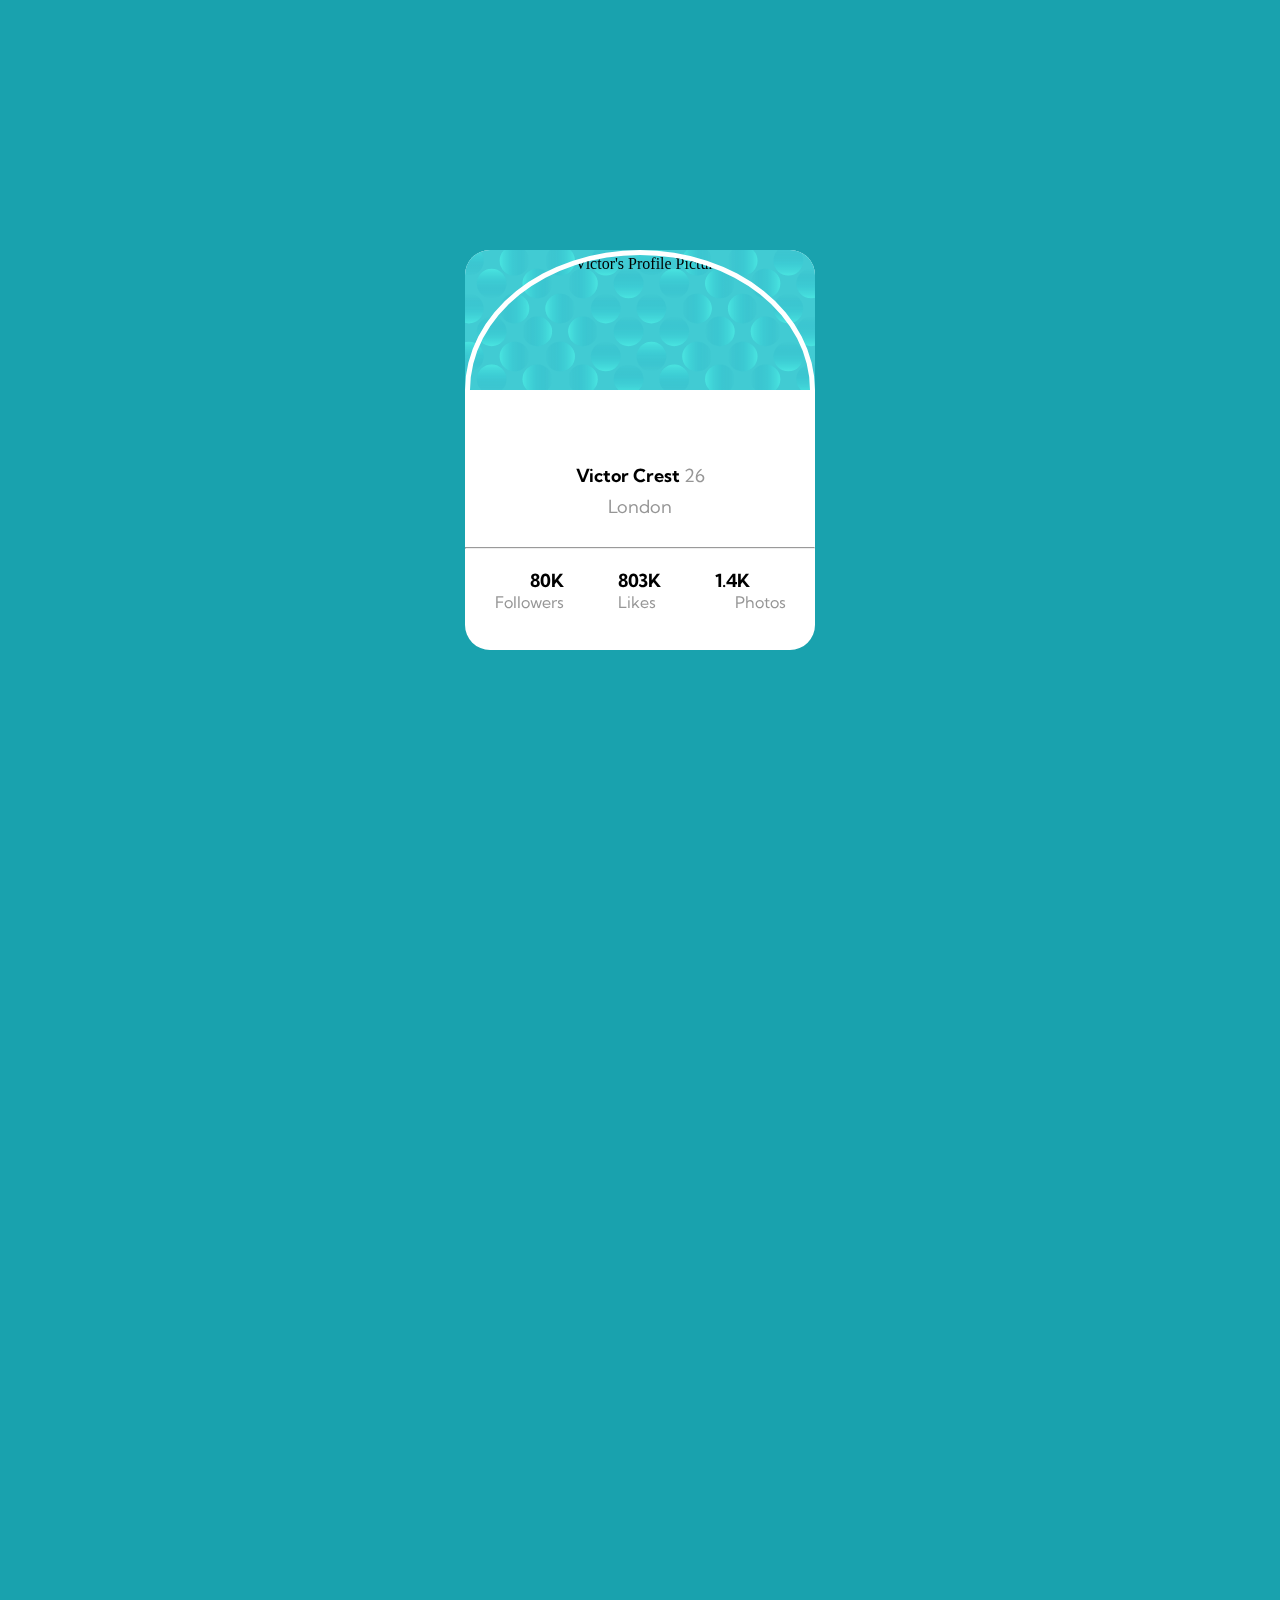
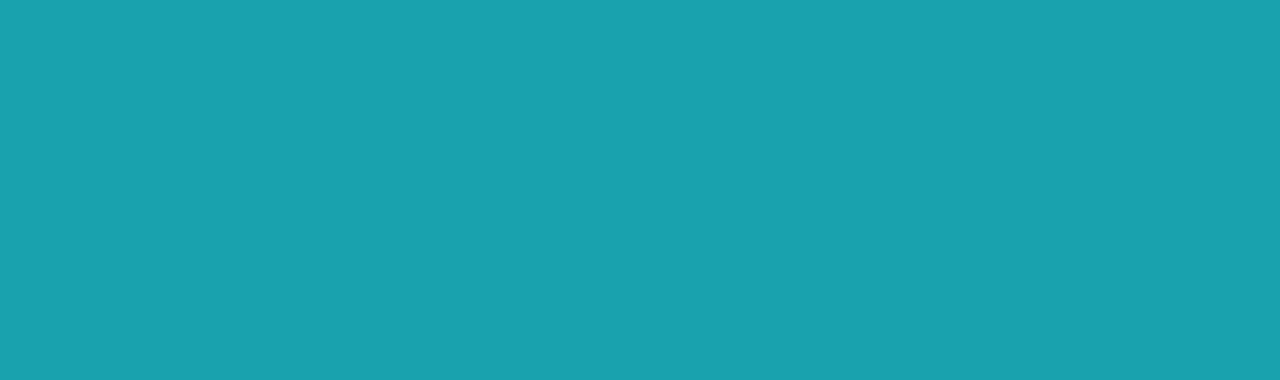
==== index.html @ bd754850 "Update index.html" ====
<!DOCTYPE html>
<html lang="en" dir="ltr">
  <head>
    <meta charset="utf-8">
    <title>Profile Card using HTML and CSS</title>
    <link rel="stylesheet" href="styles/styles.css">
    <link rel="preconnect" href="https://fonts.gstatic.com">
<link href="https://fonts.googleapis.com/css2?family=Kumbh+Sans:wght@400;700&display=swap" rel="stylesheet">
  </head>
  <body>
    <div class="card">
      <svg class="cardtop" width="350" height="140" xmlns="http://www.w3.org/2000/svg" xmlns:xlink="http://www.w3.org/1999/xlink"><defs><linearGradient x1="50%" y1=".779%" x2="50%" y2="100%" id="c"><stop stop-color="#0989B4" stop-opacity="0" offset="0%"/><stop stop-color="#53FFEE" offset="99.94%"/></linearGradient><linearGradient x1="50%" y1=".779%" x2="50%" y2="100%" id="d"><stop stop-color="#0989B4" stop-opacity="0" offset="0%"/><stop stop-color="#53FFEE" offset="99.94%"/></linearGradient><path id="a" d="M0 0h350v140H0z"/></defs><g fill="none" fill-rule="evenodd"><mask id="b" fill="#fff"><use xlink:href="#a"/></mask><use fill="#41CBD3" xlink:href="#a"/><g mask="url(#b)" opacity=".5"><g transform="translate(-11 -4)"><ellipse fill="url(#c)" transform="rotate(90 60.479 14.8)" cx="60.479" cy="14.8" rx="14.8" ry="14.834"/><ellipse fill="url(#d)" transform="rotate(180 14.834 14.8)" cx="14.834" cy="14.8" rx="14.834" ry="14.8"/><ellipse fill="url(#d)" cx="151.767" cy="14.8" rx="14.834" ry="14.8"/><ellipse fill="url(#c)" transform="rotate(-90 106.123 14.8)" cx="106.123" cy="14.8" rx="14.8" ry="14.834"/><ellipse fill="url(#c)" transform="rotate(90 243.055 14.8)" cx="243.055" cy="14.8" rx="14.8" ry="14.834"/><ellipse fill="url(#d)" transform="rotate(180 197.411 14.8)" cx="197.411" cy="14.8" rx="14.834" ry="14.8"/><ellipse fill="url(#d)" cx="334.344" cy="14.8" rx="14.834" ry="14.8"/><ellipse fill="url(#c)" transform="rotate(-90 288.7 14.8)" cx="288.699" cy="14.8" rx="14.8" ry="14.834"/></g><g transform="translate(-11 91.63)"><ellipse fill="url(#c)" transform="rotate(90 60.479 14.8)" cx="60.479" cy="14.8" rx="14.8" ry="14.834"/><ellipse fill="url(#d)" transform="rotate(180 14.834 14.8)" cx="14.834" cy="14.8" rx="14.834" ry="14.8"/><ellipse fill="url(#d)" cx="151.767" cy="14.8" rx="14.834" ry="14.8"/><ellipse fill="url(#c)" transform="rotate(-90 106.123 14.8)" cx="106.123" cy="14.8" rx="14.8" ry="14.834"/><ellipse fill="url(#c)" transform="rotate(90 243.055 14.8)" cx="243.055" cy="14.8" rx="14.8" ry="14.834"/><ellipse fill="url(#d)" transform="rotate(180 197.411 14.8)" cx="197.411" cy="14.8" rx="14.834" ry="14.8"/><ellipse fill="url(#d)" cx="334.344" cy="14.8" rx="14.834" ry="14.8"/><ellipse fill="url(#c)" transform="rotate(-90 288.7 14.8)" cx="288.699" cy="14.8" rx="14.8" ry="14.834"/></g><g transform="translate(-11 43.815)"><ellipse fill="url(#c)" transform="rotate(-90 60.479 14.8)" cx="60.479" cy="14.8" rx="14.8" ry="14.834"/><ellipse fill="url(#d)" cx="14.834" cy="14.8" rx="14.834" ry="14.8"/><ellipse fill="url(#d)" cx="151.767" cy="14.8" rx="14.834" ry="14.8"/><ellipse fill="url(#c)" transform="rotate(90 106.123 14.8)" cx="106.123" cy="14.8" rx="14.8" ry="14.834"/><ellipse fill="url(#c)" transform="rotate(-90 243.055 14.8)" cx="243.055" cy="14.8" rx="14.8" ry="14.834"/><ellipse fill="url(#d)" cx="197.411" cy="14.8" rx="14.834" ry="14.8"/><ellipse fill="url(#d)" cx="334.344" cy="14.8" rx="14.834" ry="14.8"/><ellipse fill="url(#c)" transform="rotate(90 288.7 14.8)" cx="288.699" cy="14.8" rx="14.8" ry="14.834"/></g><g transform="translate(11.822 18.77)"><ellipse fill="url(#c)" transform="rotate(90 60.479 14.8)" cx="60.479" cy="14.8" rx="14.8" ry="14.834"/><ellipse fill="url(#d)" transform="rotate(180 14.834 14.8)" cx="14.834" cy="14.8" rx="14.834" ry="14.8"/><ellipse fill="url(#d)" cx="151.767" cy="14.8" rx="14.834" ry="14.8"/><ellipse fill="url(#c)" transform="rotate(-90 106.123 14.8)" cx="106.123" cy="14.8" rx="14.8" ry="14.834"/><ellipse fill="url(#c)" transform="rotate(90 243.055 14.8)" cx="243.055" cy="14.8" rx="14.8" ry="14.834"/><ellipse fill="url(#d)" transform="rotate(180 197.411 14.8)" cx="197.411" cy="14.8" rx="14.834" ry="14.8"/><ellipse fill="url(#d)" cx="334.344" cy="14.8" rx="14.834" ry="14.8"/><ellipse fill="url(#c)" transform="rotate(-90 288.7 14.8)" cx="288.699" cy="14.8" rx="14.8" ry="14.834"/></g><g transform="translate(11.822 114.4)"><ellipse fill="url(#c)" transform="rotate(90 60.479 14.8)" cx="60.479" cy="14.8" rx="14.8" ry="14.834"/><ellipse fill="url(#d)" transform="rotate(180 14.834 14.8)" cx="14.834" cy="14.8" rx="14.834" ry="14.8"/><ellipse fill="url(#d)" cx="151.767" cy="14.8" rx="14.834" ry="14.8"/><ellipse fill="url(#c)" transform="rotate(-90 106.123 14.8)" cx="106.123" cy="14.8" rx="14.8" ry="14.834"/><ellipse fill="url(#c)" transform="rotate(90 243.055 14.8)" cx="243.055" cy="14.8" rx="14.8" ry="14.834"/><ellipse fill="url(#d)" transform="rotate(180 197.411 14.8)" cx="197.411" cy="14.8" rx="14.834" ry="14.8"/><ellipse fill="url(#d)" cx="334.344" cy="14.8" rx="14.834" ry="14.8"/><ellipse fill="url(#c)" transform="rotate(-90 288.7 14.8)" cx="288.699" cy="14.8" rx="14.8" ry="14.834"/></g><g transform="translate(11.822 66.585)"><ellipse fill="url(#c)" transform="rotate(-90 60.479 14.8)" cx="60.479" cy="14.8" rx="14.8" ry="14.834"/><ellipse fill="url(#d)" cx="14.834" cy="14.8" rx="14.834" ry="14.8"/><ellipse fill="url(#d)" cx="151.767" cy="14.8" rx="14.834" ry="14.8"/><ellipse fill="url(#c)" transform="rotate(90 106.123 14.8)" cx="106.123" cy="14.8" rx="14.8" ry="14.834"/><ellipse fill="url(#c)" transform="rotate(-90 243.055 14.8)" cx="243.055" cy="14.8" rx="14.8" ry="14.834"/><ellipse fill="url(#d)" cx="197.411" cy="14.8" rx="14.834" ry="14.8"/><ellipse fill="url(#d)" cx="334.344" cy="14.8" rx="14.834" ry="14.8"/><ellipse fill="url(#c)" transform="rotate(90 288.7 14.8)" cx="288.699" cy="14.8" rx="14.8" ry="14.834"/></g></g></g></svg>

      <img class="pro-pic" src="C:\Users\HP\Desktop\FRM\Profile Card\profile-card-component-main\images\image-victor.jpg" alt="Victor's Profile Picture">
      <div class="text-block">
        <h2>Victor Crest</h2>
        <p class="age">26</p>
        <p class="place">London</p>
        <hr>
        <div class="text">
          <h3 class="numbers">80K</h3>
          <h3 class="numbers">803K</h3>
          <h3 class="numbers">1.4K</h3>
          <br>
          <p class="ftext1">Followers</p>
          <p class="ftext2">Likes</p>
          <p class="ftext3">Photos</p>
        </div>

      </div>

    </div>
    <svg class="circlet" width="978" height="978" xmlns="http://www.w3.org/2000/svg"><defs><linearGradient x1="50%" y1=".779%" x2="50%" y2="100%" id="a"><stop stop-color="#0989B4" stop-opacity="0" offset="0%"/><stop stop-color="#53FFEE" offset="99.94%"/></linearGradient></defs><ellipse fill="url(#a)" transform="rotate(-135 489 489)" cx="489" cy="489" rx="489" ry="488" fill-rule="evenodd" opacity=".5"/></svg>
    <svg class="circleb" width="978" height="978" xmlns="http://www.w3.org/2000/svg"><defs><linearGradient x1="50%" y1=".779%" x2="50%" y2="100%" id="a"><stop stop-color="#0989B4" stop-opacity="0" offset="0%"/><stop stop-color="#53FFEE" offset="99.94%"/></linearGradient></defs><ellipse fill="url(#a)" transform="scale(1 -1) rotate(45 1669.55 0)" cx="489" cy="489" rx="489" ry="488" fill-rule="evenodd" opacity=".25"/></svg>
  </body>
</html>
---- styles/styles.css ----
.card{
  width: 350px;
  height: 400px;
  background-color: White;
	margin: auto;
  position: absolute;
  left: 0;
  right: 0;
  top: 0;
  bottom: 0;
  border-radius: 25px;
}

h3{
  display: inline;
  font-family: 'Kumbh Sans', sans-serif;
  font-weight: 700;
  font-size: 18px;
}
h2{
  display: inline;
  font-family: 'Kumbh Sans', sans-serif;
  font-size: 18px;
  font-weight: 700;
}

.ftext1{
  display: inline;
  padding: 25px;
  color: #969696;
  font-family: 'Kumbh Sans', sans-serif;
}

.ftext2{
  display: inline;
  padding: 25px;
  padding-right: 50px;
  color: #969696;
  font-family: 'Kumbh Sans', sans-serif;
}

.ftext3{
  display: inline;
  padding: 25px;
  color: #969696;
  font-family: 'Kumbh Sans', sans-serif;
}

.age{
  display: inline;
  color: #969696;
  font-family: 'Kumbh Sans', sans-serif;
  font-size: 18px;
}

body{
  background-color: #19a2ae;
}

.pro-pic{
  border-radius: 50%;
  margin: auto;
  position: absolute;
  left: 0;
  right: 0;
  top: 0;
  bottom: 30%;
}

.cardtop{
  border-radius: 25px 25px 0 0;
}

div{
  text-align:center;
}

.text-block{
  position: relative;
  margin-top: 20%;
}

.numbers{
  padding: 25px 25px;
  font-family: 'Kumbh Sans', sans-serif;
  font-size: 18px;
}

.place{
padding-bottom: 20px;
line-height: 0.2;
color: #969696;
font-family: 'Kumbh Sans', sans-serif;
font-size: 18px;
}

.text{
  margin-top:20px;
}

img{
  border: 5px solid #ffffff;
}

circlet{
  position: absolute;
transform: translate(100px,100px);
}
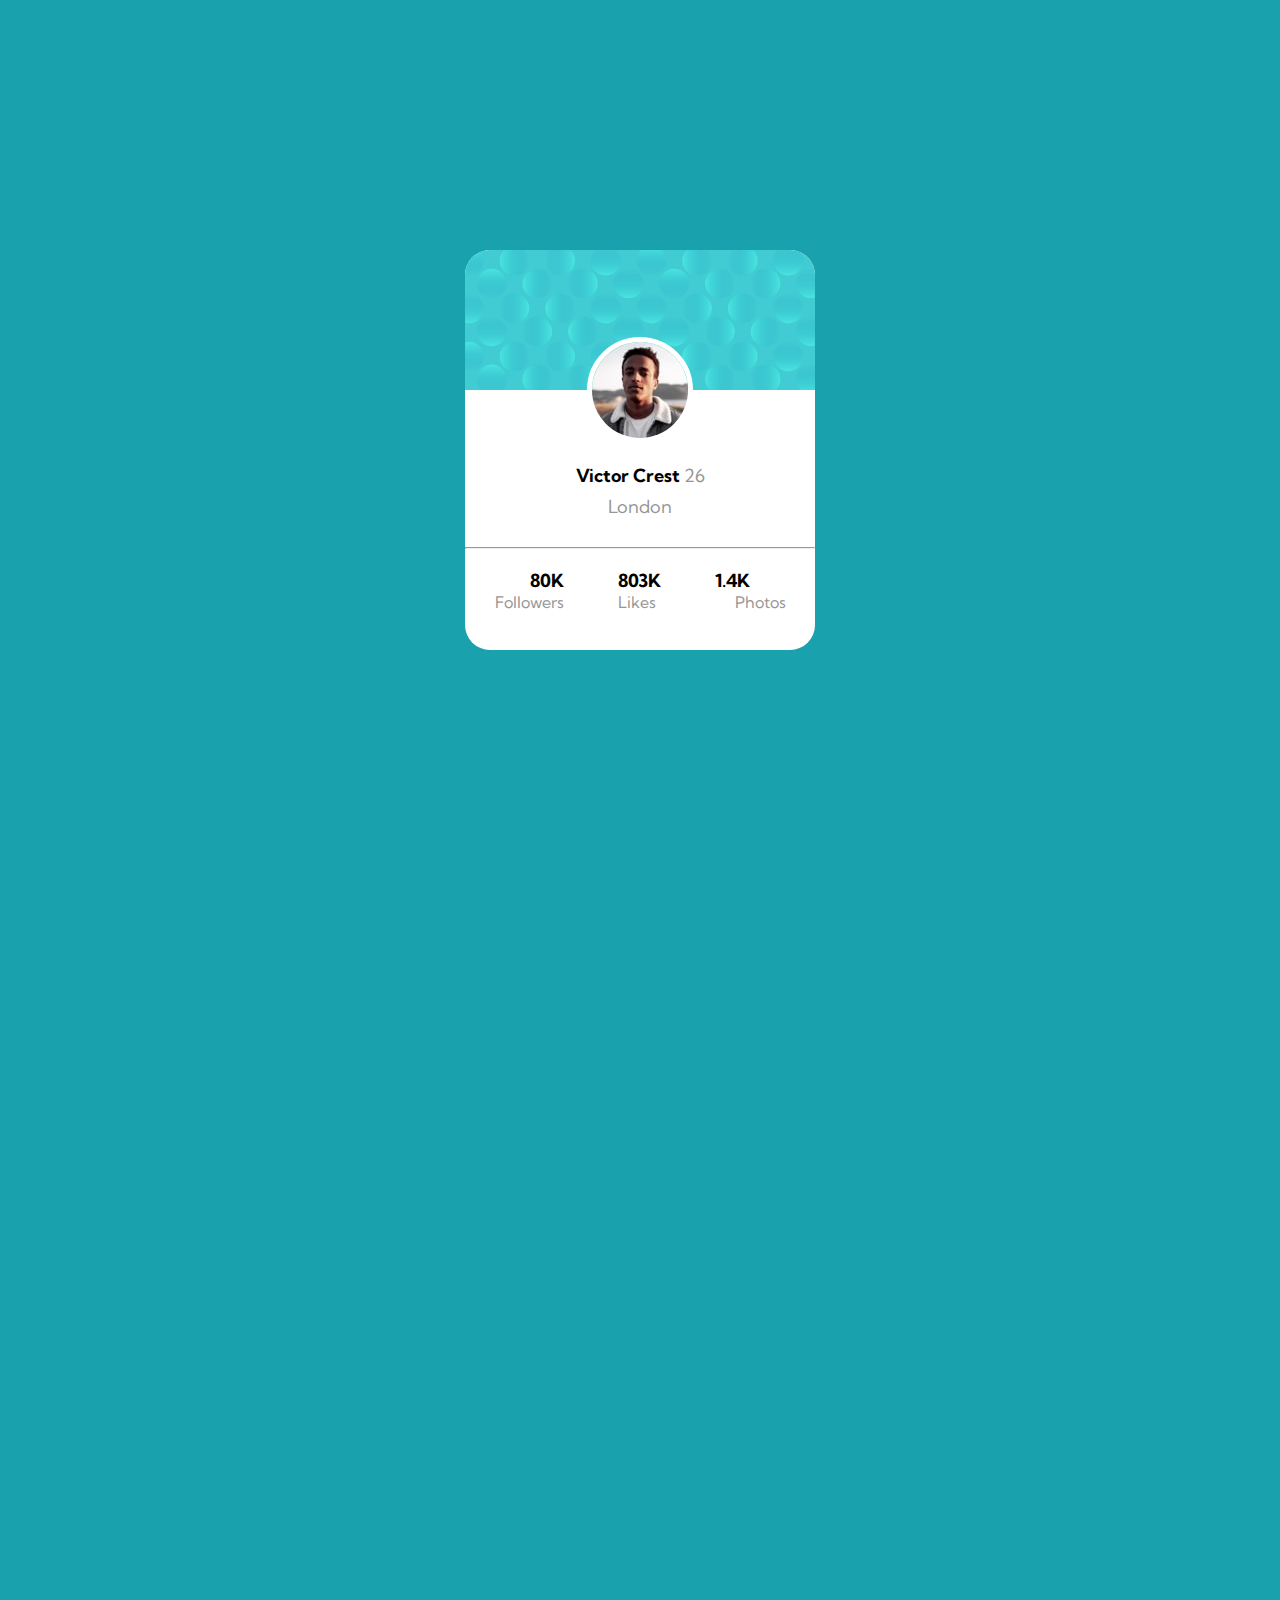
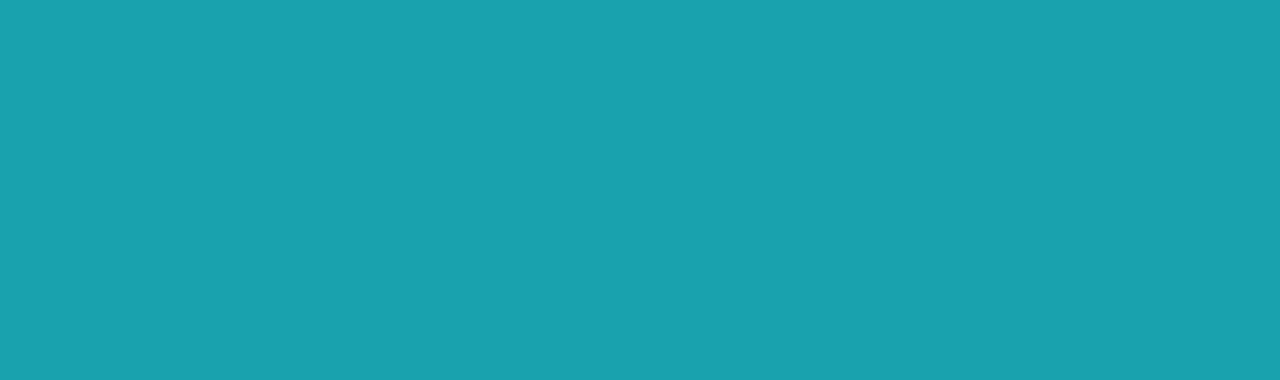
==== commit 26efc821: "Update index.html" ====
--- a/index.html
+++ b/index.html
@@ -11,7 +11,7 @@
     <div class="card">
       <svg class="cardtop" width="350" height="140" xmlns="http://www.w3.org/2000/svg" xmlns:xlink="http://www.w3.org/1999/xlink"><defs><linearGradient x1="50%" y1=".779%" x2="50%" y2="100%" id="c"><stop stop-color="#0989B4" stop-opacity="0" offset="0%"/><stop stop-color="#53FFEE" offset="99.94%"/></linearGradient><linearGradient x1="50%" y1=".779%" x2="50%" y2="100%" id="d"><stop stop-color="#0989B4" stop-opacity="0" offset="0%"/><stop stop-color="#53FFEE" offset="99.94%"/></linearGradient><path id="a" d="M0 0h350v140H0z"/></defs><g fill="none" fill-rule="evenodd"><mask id="b" fill="#fff"><use xlink:href="#a"/></mask><use fill="#41CBD3" xlink:href="#a"/><g mask="url(#b)" opacity=".5"><g transform="translate(-11 -4)"><ellipse fill="url(#c)" transform="rotate(90 60.479 14.8)" cx="60.479" cy="14.8" rx="14.8" ry="14.834"/><ellipse fill="url(#d)" transform="rotate(180 14.834 14.8)" cx="14.834" cy="14.8" rx="14.834" ry="14.8"/><ellipse fill="url(#d)" cx="151.767" cy="14.8" rx="14.834" ry="14.8"/><ellipse fill="url(#c)" transform="rotate(-90 106.123 14.8)" cx="106.123" cy="14.8" rx="14.8" ry="14.834"/><ellipse fill="url(#c)" transform="rotate(90 243.055 14.8)" cx="243.055" cy="14.8" rx="14.8" ry="14.834"/><ellipse fill="url(#d)" transform="rotate(180 197.411 14.8)" cx="197.411" cy="14.8" rx="14.834" ry="14.8"/><ellipse fill="url(#d)" cx="334.344" cy="14.8" rx="14.834" ry="14.8"/><ellipse fill="url(#c)" transform="rotate(-90 288.7 14.8)" cx="288.699" cy="14.8" rx="14.8" ry="14.834"/></g><g transform="translate(-11 91.63)"><ellipse fill="url(#c)" transform="rotate(90 60.479 14.8)" cx="60.479" cy="14.8" rx="14.8" ry="14.834"/><ellipse fill="url(#d)" transform="rotate(180 14.834 14.8)" cx="14.834" cy="14.8" rx="14.834" ry="14.8"/><ellipse fill="url(#d)" cx="151.767" cy="14.8" rx="14.834" ry="14.8"/><ellipse fill="url(#c)" transform="rotate(-90 106.123 14.8)" cx="106.123" cy="14.8" rx="14.8" ry="14.834"/><ellipse fill="url(#c)" transform="rotate(90 243.055 14.8)" cx="243.055" cy="14.8" rx="14.8" ry="14.834"/><ellipse fill="url(#d)" transform="rotate(180 197.411 14.8)" cx="197.411" cy="14.8" rx="14.834" ry="14.8"/><ellipse fill="url(#d)" cx="334.344" cy="14.8" rx="14.834" ry="14.8"/><ellipse fill="url(#c)" transform="rotate(-90 288.7 14.8)" cx="288.699" cy="14.8" rx="14.8" ry="14.834"/></g><g transform="translate(-11 43.815)"><ellipse fill="url(#c)" transform="rotate(-90 60.479 14.8)" cx="60.479" cy="14.8" rx="14.8" ry="14.834"/><ellipse fill="url(#d)" cx="14.834" cy="14.8" rx="14.834" ry="14.8"/><ellipse fill="url(#d)" cx="151.767" cy="14.8" rx="14.834" ry="14.8"/><ellipse fill="url(#c)" transform="rotate(90 106.123 14.8)" cx="106.123" cy="14.8" rx="14.8" ry="14.834"/><ellipse fill="url(#c)" transform="rotate(-90 243.055 14.8)" cx="243.055" cy="14.8" rx="14.8" ry="14.834"/><ellipse fill="url(#d)" cx="197.411" cy="14.8" rx="14.834" ry="14.8"/><ellipse fill="url(#d)" cx="334.344" cy="14.8" rx="14.834" ry="14.8"/><ellipse fill="url(#c)" transform="rotate(90 288.7 14.8)" cx="288.699" cy="14.8" rx="14.8" ry="14.834"/></g><g transform="translate(11.822 18.77)"><ellipse fill="url(#c)" transform="rotate(90 60.479 14.8)" cx="60.479" cy="14.8" rx="14.8" ry="14.834"/><ellipse fill="url(#d)" transform="rotate(180 14.834 14.8)" cx="14.834" cy="14.8" rx="14.834" ry="14.8"/><ellipse fill="url(#d)" cx="151.767" cy="14.8" rx="14.834" ry="14.8"/><ellipse fill="url(#c)" transform="rotate(-90 106.123 14.8)" cx="106.123" cy="14.8" rx="14.8" ry="14.834"/><ellipse fill="url(#c)" transform="rotate(90 243.055 14.8)" cx="243.055" cy="14.8" rx="14.8" ry="14.834"/><ellipse fill="url(#d)" transform="rotate(180 197.411 14.8)" cx="197.411" cy="14.8" rx="14.834" ry="14.8"/><ellipse fill="url(#d)" cx="334.344" cy="14.8" rx="14.834" ry="14.8"/><ellipse fill="url(#c)" transform="rotate(-90 288.7 14.8)" cx="288.699" cy="14.8" rx="14.8" ry="14.834"/></g><g transform="translate(11.822 114.4)"><ellipse fill="url(#c)" transform="rotate(90 60.479 14.8)" cx="60.479" cy="14.8" rx="14.8" ry="14.834"/><ellipse fill="url(#d)" transform="rotate(180 14.834 14.8)" cx="14.834" cy="14.8" rx="14.834" ry="14.8"/><ellipse fill="url(#d)" cx="151.767" cy="14.8" rx="14.834" ry="14.8"/><ellipse fill="url(#c)" transform="rotate(-90 106.123 14.8)" cx="106.123" cy="14.8" rx="14.8" ry="14.834"/><ellipse fill="url(#c)" transform="rotate(90 243.055 14.8)" cx="243.055" cy="14.8" rx="14.8" ry="14.834"/><ellipse fill="url(#d)" transform="rotate(180 197.411 14.8)" cx="197.411" cy="14.8" rx="14.834" ry="14.8"/><ellipse fill="url(#d)" cx="334.344" cy="14.8" rx="14.834" ry="14.8"/><ellipse fill="url(#c)" transform="rotate(-90 288.7 14.8)" cx="288.699" cy="14.8" rx="14.8" ry="14.834"/></g><g transform="translate(11.822 66.585)"><ellipse fill="url(#c)" transform="rotate(-90 60.479 14.8)" cx="60.479" cy="14.8" rx="14.8" ry="14.834"/><ellipse fill="url(#d)" cx="14.834" cy="14.8" rx="14.834" ry="14.8"/><ellipse fill="url(#d)" cx="151.767" cy="14.8" rx="14.834" ry="14.8"/><ellipse fill="url(#c)" transform="rotate(90 106.123 14.8)" cx="106.123" cy="14.8" rx="14.8" ry="14.834"/><ellipse fill="url(#c)" transform="rotate(-90 243.055 14.8)" cx="243.055" cy="14.8" rx="14.8" ry="14.834"/><ellipse fill="url(#d)" cx="197.411" cy="14.8" rx="14.834" ry="14.8"/><ellipse fill="url(#d)" cx="334.344" cy="14.8" rx="14.834" ry="14.8"/><ellipse fill="url(#c)" transform="rotate(90 288.7 14.8)" cx="288.699" cy="14.8" rx="14.8" ry="14.834"/></g></g></g></svg>
 
-      <img class="pro-pic" src="C:\Users\HP\Desktop\FRM\Profile Card\profile-card-component-main\images\image-victor.jpg" alt="Victor's Profile Picture">
+      <img class="pro-pic" src="image-victor.jpg" alt="Victor's Profile Picture">
       <div class="text-block">
         <h2>Victor Crest</h2>
         <p class="age">26</p>
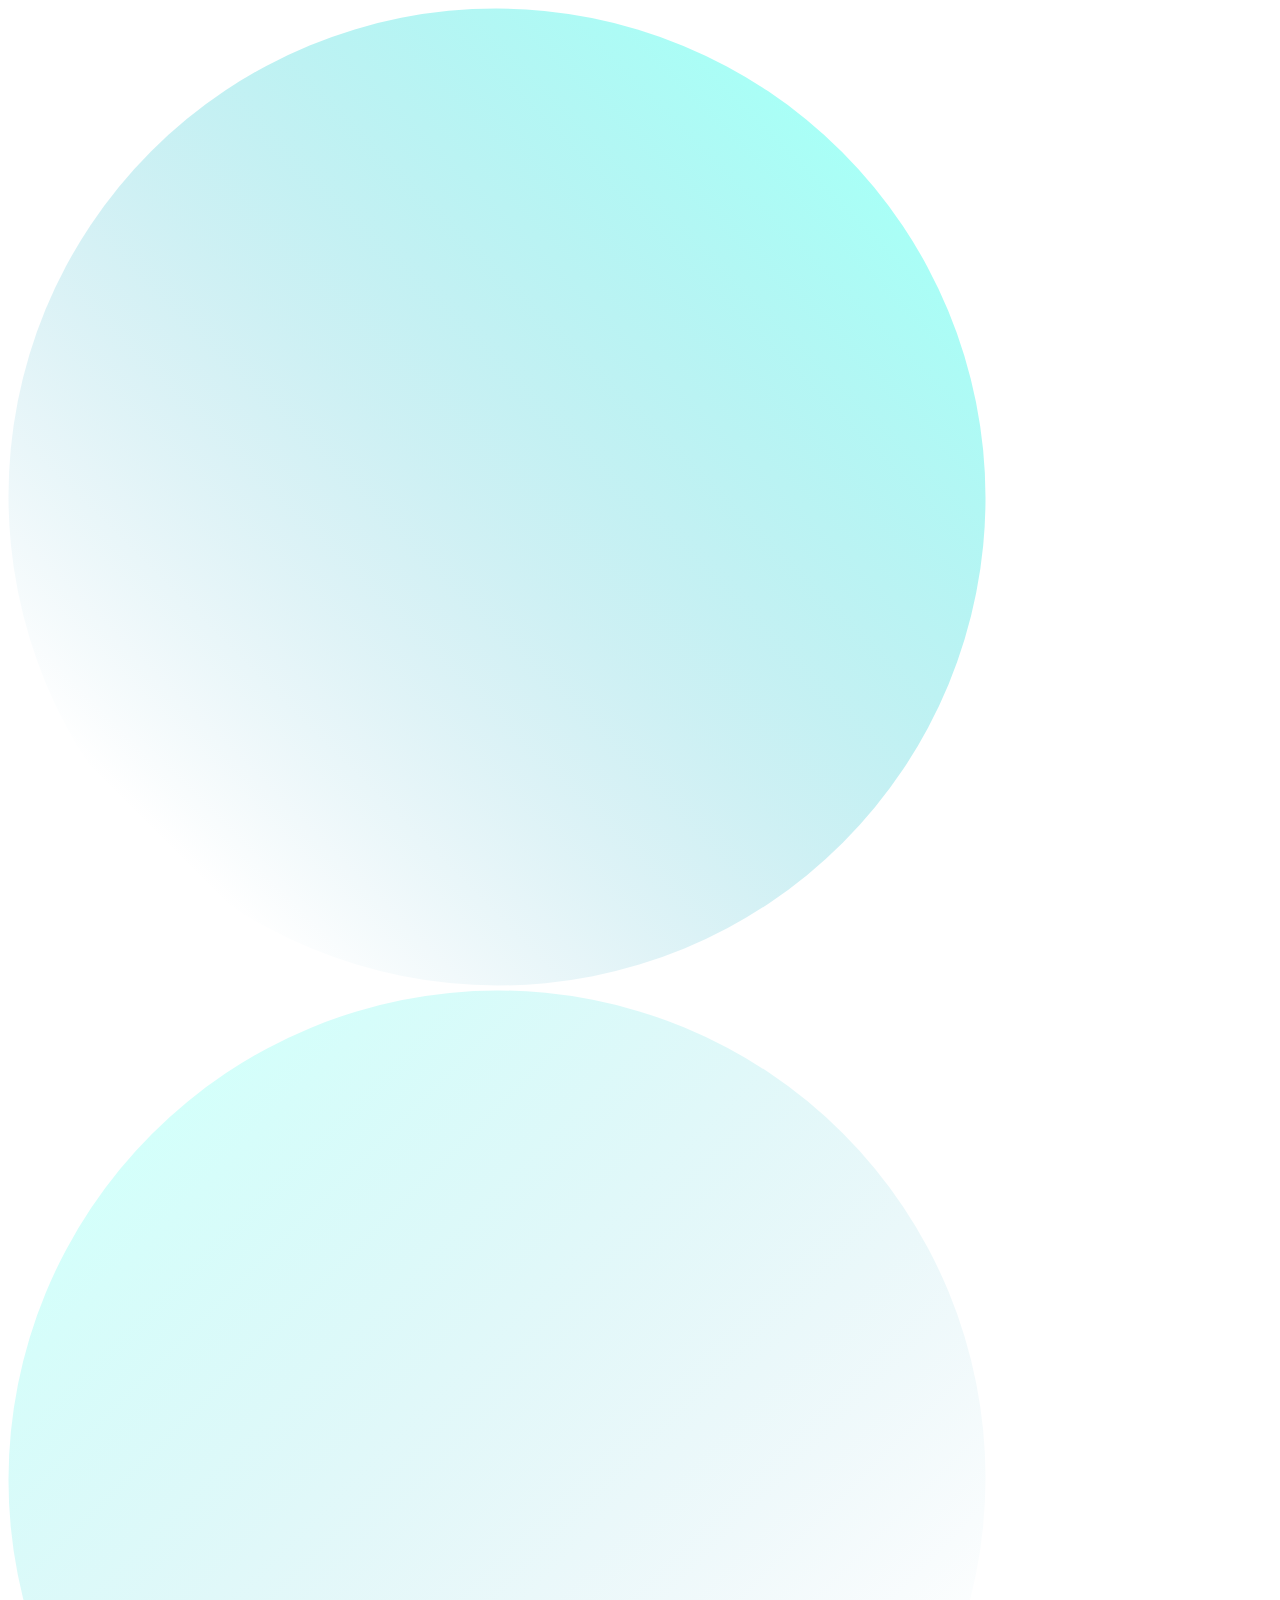
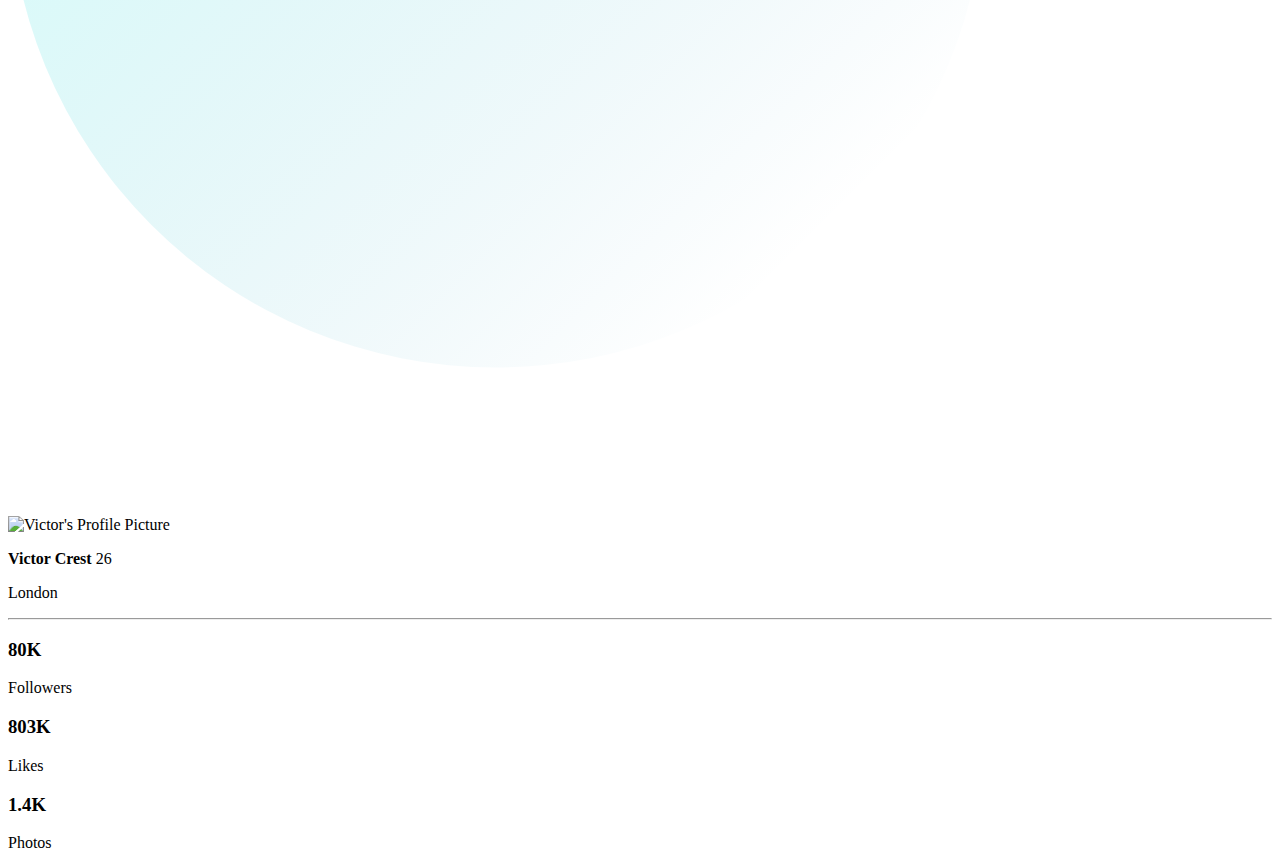
==== commit bd95f6e6: "Add files via upload" ====
--- a/index.html
+++ b/index.html
@@ -1,36 +1,47 @@
 <!DOCTYPE html>
 <html lang="en" dir="ltr">
-  <head>
-    <meta charset="utf-8">
-    <title>Profile Card using HTML and CSS</title>
-    <link rel="stylesheet" href="styles/styles.css">
-    <link rel="preconnect" href="https://fonts.gstatic.com">
+
+<head>
+  <meta charset="utf-8">
+  <meta name="viewport" content="width=device-width, initial-scale=1.0">
+
+  <link rel="stylesheet" href="C:\Users\HP\Desktop\Web Development\FRM\styles.css">
+  <link rel="preconnect" href="https://fonts.gstatic.com">
 <link href="https://fonts.googleapis.com/css2?family=Kumbh+Sans:wght@400;700&display=swap" rel="stylesheet">
-  </head>
-  <body>
-    <div class="card">
-      <svg class="cardtop" width="350" height="140" xmlns="http://www.w3.org/2000/svg" xmlns:xlink="http://www.w3.org/1999/xlink"><defs><linearGradient x1="50%" y1=".779%" x2="50%" y2="100%" id="c"><stop stop-color="#0989B4" stop-opacity="0" offset="0%"/><stop stop-color="#53FFEE" offset="99.94%"/></linearGradient><linearGradient x1="50%" y1=".779%" x2="50%" y2="100%" id="d"><stop stop-color="#0989B4" stop-opacity="0" offset="0%"/><stop stop-color="#53FFEE" offset="99.94%"/></linearGradient><path id="a" d="M0 0h350v140H0z"/></defs><g fill="none" fill-rule="evenodd"><mask id="b" fill="#fff"><use xlink:href="#a"/></mask><use fill="#41CBD3" xlink:href="#a"/><g mask="url(#b)" opacity=".5"><g transform="translate(-11 -4)"><ellipse fill="url(#c)" transform="rotate(90 60.479 14.8)" cx="60.479" cy="14.8" rx="14.8" ry="14.834"/><ellipse fill="url(#d)" transform="rotate(180 14.834 14.8)" cx="14.834" cy="14.8" rx="14.834" ry="14.8"/><ellipse fill="url(#d)" cx="151.767" cy="14.8" rx="14.834" ry="14.8"/><ellipse fill="url(#c)" transform="rotate(-90 106.123 14.8)" cx="106.123" cy="14.8" rx="14.8" ry="14.834"/><ellipse fill="url(#c)" transform="rotate(90 243.055 14.8)" cx="243.055" cy="14.8" rx="14.8" ry="14.834"/><ellipse fill="url(#d)" transform="rotate(180 197.411 14.8)" cx="197.411" cy="14.8" rx="14.834" ry="14.8"/><ellipse fill="url(#d)" cx="334.344" cy="14.8" rx="14.834" ry="14.8"/><ellipse fill="url(#c)" transform="rotate(-90 288.7 14.8)" cx="288.699" cy="14.8" rx="14.8" ry="14.834"/></g><g transform="translate(-11 91.63)"><ellipse fill="url(#c)" transform="rotate(90 60.479 14.8)" cx="60.479" cy="14.8" rx="14.8" ry="14.834"/><ellipse fill="url(#d)" transform="rotate(180 14.834 14.8)" cx="14.834" cy="14.8" rx="14.834" ry="14.8"/><ellipse fill="url(#d)" cx="151.767" cy="14.8" rx="14.834" ry="14.8"/><ellipse fill="url(#c)" transform="rotate(-90 106.123 14.8)" cx="106.123" cy="14.8" rx="14.8" ry="14.834"/><ellipse fill="url(#c)" transform="rotate(90 243.055 14.8)" cx="243.055" cy="14.8" rx="14.8" ry="14.834"/><ellipse fill="url(#d)" transform="rotate(180 197.411 14.8)" cx="197.411" cy="14.8" rx="14.834" ry="14.8"/><ellipse fill="url(#d)" cx="334.344" cy="14.8" rx="14.834" ry="14.8"/><ellipse fill="url(#c)" transform="rotate(-90 288.7 14.8)" cx="288.699" cy="14.8" rx="14.8" ry="14.834"/></g><g transform="translate(-11 43.815)"><ellipse fill="url(#c)" transform="rotate(-90 60.479 14.8)" cx="60.479" cy="14.8" rx="14.8" ry="14.834"/><ellipse fill="url(#d)" cx="14.834" cy="14.8" rx="14.834" ry="14.8"/><ellipse fill="url(#d)" cx="151.767" cy="14.8" rx="14.834" ry="14.8"/><ellipse fill="url(#c)" transform="rotate(90 106.123 14.8)" cx="106.123" cy="14.8" rx="14.8" ry="14.834"/><ellipse fill="url(#c)" transform="rotate(-90 243.055 14.8)" cx="243.055" cy="14.8" rx="14.8" ry="14.834"/><ellipse fill="url(#d)" cx="197.411" cy="14.8" rx="14.834" ry="14.8"/><ellipse fill="url(#d)" cx="334.344" cy="14.8" rx="14.834" ry="14.8"/><ellipse fill="url(#c)" transform="rotate(90 288.7 14.8)" cx="288.699" cy="14.8" rx="14.8" ry="14.834"/></g><g transform="translate(11.822 18.77)"><ellipse fill="url(#c)" transform="rotate(90 60.479 14.8)" cx="60.479" cy="14.8" rx="14.8" ry="14.834"/><ellipse fill="url(#d)" transform="rotate(180 14.834 14.8)" cx="14.834" cy="14.8" rx="14.834" ry="14.8"/><ellipse fill="url(#d)" cx="151.767" cy="14.8" rx="14.834" ry="14.8"/><ellipse fill="url(#c)" transform="rotate(-90 106.123 14.8)" cx="106.123" cy="14.8" rx="14.8" ry="14.834"/><ellipse fill="url(#c)" transform="rotate(90 243.055 14.8)" cx="243.055" cy="14.8" rx="14.8" ry="14.834"/><ellipse fill="url(#d)" transform="rotate(180 197.411 14.8)" cx="197.411" cy="14.8" rx="14.834" ry="14.8"/><ellipse fill="url(#d)" cx="334.344" cy="14.8" rx="14.834" ry="14.8"/><ellipse fill="url(#c)" transform="rotate(-90 288.7 14.8)" cx="288.699" cy="14.8" rx="14.8" ry="14.834"/></g><g transform="translate(11.822 114.4)"><ellipse fill="url(#c)" transform="rotate(90 60.479 14.8)" cx="60.479" cy="14.8" rx="14.8" ry="14.834"/><ellipse fill="url(#d)" transform="rotate(180 14.834 14.8)" cx="14.834" cy="14.8" rx="14.834" ry="14.8"/><ellipse fill="url(#d)" cx="151.767" cy="14.8" rx="14.834" ry="14.8"/><ellipse fill="url(#c)" transform="rotate(-90 106.123 14.8)" cx="106.123" cy="14.8" rx="14.8" ry="14.834"/><ellipse fill="url(#c)" transform="rotate(90 243.055 14.8)" cx="243.055" cy="14.8" rx="14.8" ry="14.834"/><ellipse fill="url(#d)" transform="rotate(180 197.411 14.8)" cx="197.411" cy="14.8" rx="14.834" ry="14.8"/><ellipse fill="url(#d)" cx="334.344" cy="14.8" rx="14.834" ry="14.8"/><ellipse fill="url(#c)" transform="rotate(-90 288.7 14.8)" cx="288.699" cy="14.8" rx="14.8" ry="14.834"/></g><g transform="translate(11.822 66.585)"><ellipse fill="url(#c)" transform="rotate(-90 60.479 14.8)" cx="60.479" cy="14.8" rx="14.8" ry="14.834"/><ellipse fill="url(#d)" cx="14.834" cy="14.8" rx="14.834" ry="14.8"/><ellipse fill="url(#d)" cx="151.767" cy="14.8" rx="14.834" ry="14.8"/><ellipse fill="url(#c)" transform="rotate(90 106.123 14.8)" cx="106.123" cy="14.8" rx="14.8" ry="14.834"/><ellipse fill="url(#c)" transform="rotate(-90 243.055 14.8)" cx="243.055" cy="14.8" rx="14.8" ry="14.834"/><ellipse fill="url(#d)" cx="197.411" cy="14.8" rx="14.834" ry="14.8"/><ellipse fill="url(#d)" cx="334.344" cy="14.8" rx="14.834" ry="14.8"/><ellipse fill="url(#c)" transform="rotate(90 288.7 14.8)" cx="288.699" cy="14.8" rx="14.8" ry="14.834"/></g></g></g></svg>
 
-      <img class="pro-pic" src="image-victor.jpg" alt="Victor's Profile Picture">
-      <div class="text-block">
-        <h2>Victor Crest</h2>
-        <p class="age">26</p>
-        <p class="place">London</p>
-        <hr>
-        <div class="text">
-          <h3 class="numbers">80K</h3>
-          <h3 class="numbers">803K</h3>
-          <h3 class="numbers">1.4K</h3>
-          <br>
-          <p class="ftext1">Followers</p>
-          <p class="ftext2">Likes</p>
-          <p class="ftext3">Photos</p>
-        </div>
+  <title>Frontend Mentor | Profile card component</title>
+</head>
 
+<body>
+  <svg class="circlet" width="978" height="978" xmlns="http://www.w3.org/2000/svg"><defs><linearGradient x1="50%" y1=".779%" x2="50%" y2="100%" id="a"><stop stop-color="#0989B4" stop-opacity="0" offset="0%"/><stop stop-color="#53FFEE" offset="99.94%"/></linearGradient></defs><ellipse fill="url(#a)" transform="rotate(-135 489 489)" cx="489" cy="489" rx="489" ry="488" fill-rule="evenodd" opacity=".5"/></svg>
+
+  <svg class="circleb" width="978" height="978" xmlns="http://www.w3.org/2000/svg"><defs><linearGradient x1="50%" y1=".779%" x2="50%" y2="100%" id="a"><stop stop-color="#0989B4" stop-opacity="0" offset="0%"/><stop stop-color="#53FFEE" offset="99.94%"/></linearGradient></defs><ellipse fill="url(#a)" transform="scale(1 -1) rotate(45 1669.55 0)" cx="489" cy="489" rx="489" ry="488" fill-rule="evenodd" opacity=".25"/></svg>
+
+  <div class="card">
+    <div class="bg-img">
+      <svg class="bg-img" width="350" height="140" xmlns="http://www.w3.org/2000/svg" xmlns:xlink="http://www.w3.org/1999/xlink"><defs><linearGradient x1="50%" y1=".779%" x2="50%" y2="100%" id="c"><stop stop-color="#0989B4" stop-opacity="0" offset="0%"/><stop stop-color="#53FFEE" offset="99.94%"/></linearGradient><linearGradient x1="50%" y1=".779%" x2="50%" y2="100%" id="d"><stop stop-color="#0989B4" stop-opacity="0" offset="0%"/><stop stop-color="#53FFEE" offset="99.94%"/></linearGradient><path id="a" d="M0 0h350v140H0z"/></defs><g fill="none" fill-rule="evenodd"><mask id="b" fill="#fff"><use xlink:href="#a"/></mask><use fill="#41CBD3" xlink:href="#a"/><g mask="url(#b)" opacity=".5"><g transform="translate(-11 -4)"><ellipse fill="url(#c)" transform="rotate(90 60.479 14.8)" cx="60.479" cy="14.8" rx="14.8" ry="14.834"/><ellipse fill="url(#d)" transform="rotate(180 14.834 14.8)" cx="14.834" cy="14.8" rx="14.834" ry="14.8"/><ellipse fill="url(#d)" cx="151.767" cy="14.8" rx="14.834" ry="14.8"/><ellipse fill="url(#c)" transform="rotate(-90 106.123 14.8)" cx="106.123" cy="14.8" rx="14.8" ry="14.834"/><ellipse fill="url(#c)" transform="rotate(90 243.055 14.8)" cx="243.055" cy="14.8" rx="14.8" ry="14.834"/><ellipse fill="url(#d)" transform="rotate(180 197.411 14.8)" cx="197.411" cy="14.8" rx="14.834" ry="14.8"/><ellipse fill="url(#d)" cx="334.344" cy="14.8" rx="14.834" ry="14.8"/><ellipse fill="url(#c)" transform="rotate(-90 288.7 14.8)" cx="288.699" cy="14.8" rx="14.8" ry="14.834"/></g><g transform="translate(-11 91.63)"><ellipse fill="url(#c)" transform="rotate(90 60.479 14.8)" cx="60.479" cy="14.8" rx="14.8" ry="14.834"/><ellipse fill="url(#d)" transform="rotate(180 14.834 14.8)" cx="14.834" cy="14.8" rx="14.834" ry="14.8"/><ellipse fill="url(#d)" cx="151.767" cy="14.8" rx="14.834" ry="14.8"/><ellipse fill="url(#c)" transform="rotate(-90 106.123 14.8)" cx="106.123" cy="14.8" rx="14.8" ry="14.834"/><ellipse fill="url(#c)" transform="rotate(90 243.055 14.8)" cx="243.055" cy="14.8" rx="14.8" ry="14.834"/><ellipse fill="url(#d)" transform="rotate(180 197.411 14.8)" cx="197.411" cy="14.8" rx="14.834" ry="14.8"/><ellipse fill="url(#d)" cx="334.344" cy="14.8" rx="14.834" ry="14.8"/><ellipse fill="url(#c)" transform="rotate(-90 288.7 14.8)" cx="288.699" cy="14.8" rx="14.8" ry="14.834"/></g><g transform="translate(-11 43.815)"><ellipse fill="url(#c)" transform="rotate(-90 60.479 14.8)" cx="60.479" cy="14.8" rx="14.8" ry="14.834"/><ellipse fill="url(#d)" cx="14.834" cy="14.8" rx="14.834" ry="14.8"/><ellipse fill="url(#d)" cx="151.767" cy="14.8" rx="14.834" ry="14.8"/><ellipse fill="url(#c)" transform="rotate(90 106.123 14.8)" cx="106.123" cy="14.8" rx="14.8" ry="14.834"/><ellipse fill="url(#c)" transform="rotate(-90 243.055 14.8)" cx="243.055" cy="14.8" rx="14.8" ry="14.834"/><ellipse fill="url(#d)" cx="197.411" cy="14.8" rx="14.834" ry="14.8"/><ellipse fill="url(#d)" cx="334.344" cy="14.8" rx="14.834" ry="14.8"/><ellipse fill="url(#c)" transform="rotate(90 288.7 14.8)" cx="288.699" cy="14.8" rx="14.8" ry="14.834"/></g><g transform="translate(11.822 18.77)"><ellipse fill="url(#c)" transform="rotate(90 60.479 14.8)" cx="60.479" cy="14.8" rx="14.8" ry="14.834"/><ellipse fill="url(#d)" transform="rotate(180 14.834 14.8)" cx="14.834" cy="14.8" rx="14.834" ry="14.8"/><ellipse fill="url(#d)" cx="151.767" cy="14.8" rx="14.834" ry="14.8"/><ellipse fill="url(#c)" transform="rotate(-90 106.123 14.8)" cx="106.123" cy="14.8" rx="14.8" ry="14.834"/><ellipse fill="url(#c)" transform="rotate(90 243.055 14.8)" cx="243.055" cy="14.8" rx="14.8" ry="14.834"/><ellipse fill="url(#d)" transform="rotate(180 197.411 14.8)" cx="197.411" cy="14.8" rx="14.834" ry="14.8"/><ellipse fill="url(#d)" cx="334.344" cy="14.8" rx="14.834" ry="14.8"/><ellipse fill="url(#c)" transform="rotate(-90 288.7 14.8)" cx="288.699" cy="14.8" rx="14.8" ry="14.834"/></g><g transform="translate(11.822 114.4)"><ellipse fill="url(#c)" transform="rotate(90 60.479 14.8)" cx="60.479" cy="14.8" rx="14.8" ry="14.834"/><ellipse fill="url(#d)" transform="rotate(180 14.834 14.8)" cx="14.834" cy="14.8" rx="14.834" ry="14.8"/><ellipse fill="url(#d)" cx="151.767" cy="14.8" rx="14.834" ry="14.8"/><ellipse fill="url(#c)" transform="rotate(-90 106.123 14.8)" cx="106.123" cy="14.8" rx="14.8" ry="14.834"/><ellipse fill="url(#c)" transform="rotate(90 243.055 14.8)" cx="243.055" cy="14.8" rx="14.8" ry="14.834"/><ellipse fill="url(#d)" transform="rotate(180 197.411 14.8)" cx="197.411" cy="14.8" rx="14.834" ry="14.8"/><ellipse fill="url(#d)" cx="334.344" cy="14.8" rx="14.834" ry="14.8"/><ellipse fill="url(#c)" transform="rotate(-90 288.7 14.8)" cx="288.699" cy="14.8" rx="14.8" ry="14.834"/></g><g transform="translate(11.822 66.585)"><ellipse fill="url(#c)" transform="rotate(-90 60.479 14.8)" cx="60.479" cy="14.8" rx="14.8" ry="14.834"/><ellipse fill="url(#d)" cx="14.834" cy="14.8" rx="14.834" ry="14.8"/><ellipse fill="url(#d)" cx="151.767" cy="14.8" rx="14.834" ry="14.8"/><ellipse fill="url(#c)" transform="rotate(90 106.123 14.8)" cx="106.123" cy="14.8" rx="14.8" ry="14.834"/><ellipse fill="url(#c)" transform="rotate(-90 243.055 14.8)" cx="243.055" cy="14.8" rx="14.8" ry="14.834"/><ellipse fill="url(#d)" cx="197.411" cy="14.8" rx="14.834" ry="14.8"/><ellipse fill="url(#d)" cx="334.344" cy="14.8" rx="14.834" ry="14.8"/><ellipse fill="url(#c)" transform="rotate(90 288.7 14.8)" cx="288.699" cy="14.8" rx="14.8" ry="14.834"/></g></g></g></svg>
+    </div>
+    <div class="mid">
+      <img class="profile-img" src="C:\Users\HP\Desktop\Web Development\FRM\Profile Card\profile-card-component-main\images\image-victor.jpg" alt="Victor's Profile Picture">
+      <p class="name"><b>Victor Crest</b><span class="age"> 26</span></p>
+      <p class="place">London</p>
+    </div>
+    <hr>
+    <div class="bot">
+      <div class="stats">
+        <h3>80K</h3>
+        <p class="stat-text">Followers</p>
       </div>
+      <div class="stats">
+        <h3>803K</h3>
+        <p class="stat-text">Likes</p>
+      </div>
+      <div class="stats">
+        <h3>1.4K</h3>
+        <p class="stat-text">Photos</p>
+      </div>
+    </div>
+  </div>
+</body>
 
-    </div>
-    <svg class="circlet" width="978" height="978" xmlns="http://www.w3.org/2000/svg"><defs><linearGradient x1="50%" y1=".779%" x2="50%" y2="100%" id="a"><stop stop-color="#0989B4" stop-opacity="0" offset="0%"/><stop stop-color="#53FFEE" offset="99.94%"/></linearGradient></defs><ellipse fill="url(#a)" transform="rotate(-135 489 489)" cx="489" cy="489" rx="489" ry="488" fill-rule="evenodd" opacity=".5"/></svg>
-    <svg class="circleb" width="978" height="978" xmlns="http://www.w3.org/2000/svg"><defs><linearGradient x1="50%" y1=".779%" x2="50%" y2="100%" id="a"><stop stop-color="#0989B4" stop-opacity="0" offset="0%"/><stop stop-color="#53FFEE" offset="99.94%"/></linearGradient></defs><ellipse fill="url(#a)" transform="scale(1 -1) rotate(45 1669.55 0)" cx="489" cy="489" rx="489" ry="488" fill-rule="evenodd" opacity=".25"/></svg>
-  </body>
 </html>
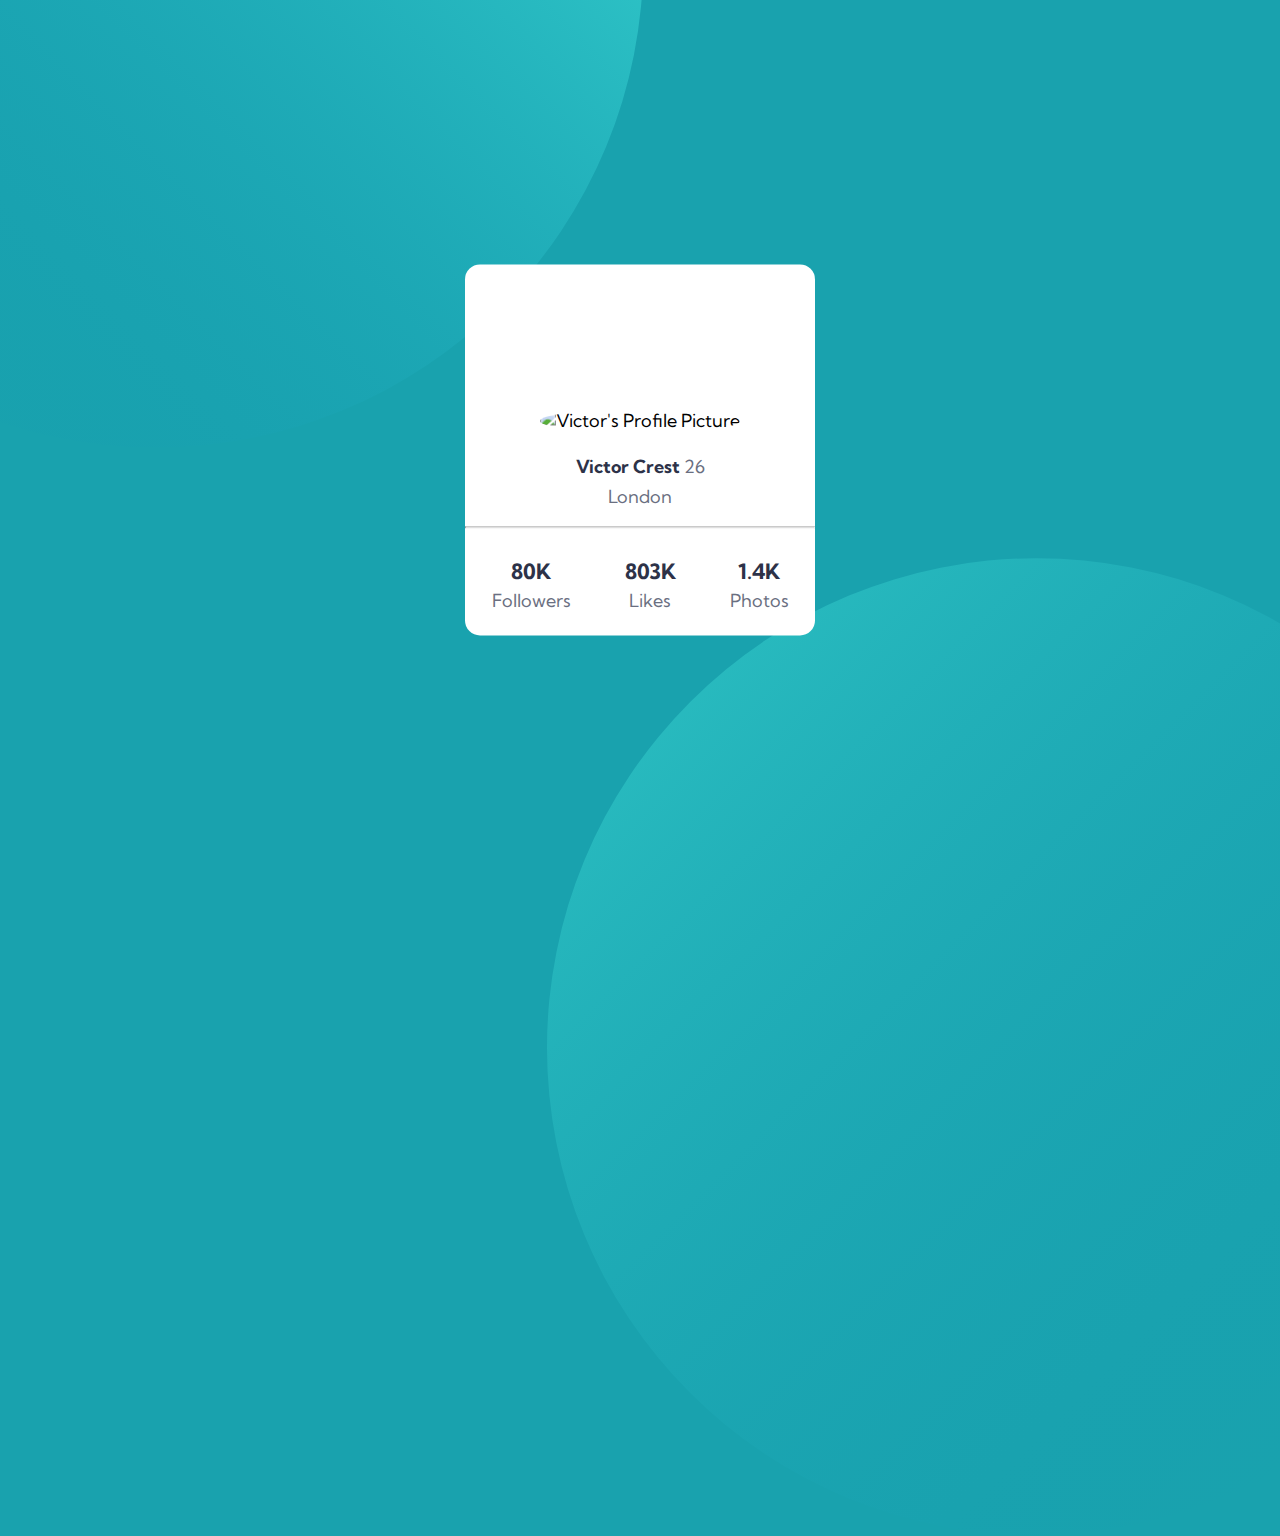
==== commit 4977350a: "Update index.html" ====
--- a/index.html
+++ b/index.html
@@ -5,7 +5,7 @@
   <meta charset="utf-8">
   <meta name="viewport" content="width=device-width, initial-scale=1.0">
 
-  <link rel="stylesheet" href="C:\Users\HP\Desktop\Web Development\FRM\styles.css">
+  <link rel="stylesheet" href="styles.css">
   <link rel="preconnect" href="https://fonts.gstatic.com">
 <link href="https://fonts.googleapis.com/css2?family=Kumbh+Sans:wght@400;700&display=swap" rel="stylesheet">
 
@@ -22,7 +22,7 @@
       <svg class="bg-img" width="350" height="140" xmlns="http://www.w3.org/2000/svg" xmlns:xlink="http://www.w3.org/1999/xlink"><defs><linearGradient x1="50%" y1=".779%" x2="50%" y2="100%" id="c"><stop stop-color="#0989B4" stop-opacity="0" offset="0%"/><stop stop-color="#53FFEE" offset="99.94%"/></linearGradient><linearGradient x1="50%" y1=".779%" x2="50%" y2="100%" id="d"><stop stop-color="#0989B4" stop-opacity="0" offset="0%"/><stop stop-color="#53FFEE" offset="99.94%"/></linearGradient><path id="a" d="M0 0h350v140H0z"/></defs><g fill="none" fill-rule="evenodd"><mask id="b" fill="#fff"><use xlink:href="#a"/></mask><use fill="#41CBD3" xlink:href="#a"/><g mask="url(#b)" opacity=".5"><g transform="translate(-11 -4)"><ellipse fill="url(#c)" transform="rotate(90 60.479 14.8)" cx="60.479" cy="14.8" rx="14.8" ry="14.834"/><ellipse fill="url(#d)" transform="rotate(180 14.834 14.8)" cx="14.834" cy="14.8" rx="14.834" ry="14.8"/><ellipse fill="url(#d)" cx="151.767" cy="14.8" rx="14.834" ry="14.8"/><ellipse fill="url(#c)" transform="rotate(-90 106.123 14.8)" cx="106.123" cy="14.8" rx="14.8" ry="14.834"/><ellipse fill="url(#c)" transform="rotate(90 243.055 14.8)" cx="243.055" cy="14.8" rx="14.8" ry="14.834"/><ellipse fill="url(#d)" transform="rotate(180 197.411 14.8)" cx="197.411" cy="14.8" rx="14.834" ry="14.8"/><ellipse fill="url(#d)" cx="334.344" cy="14.8" rx="14.834" ry="14.8"/><ellipse fill="url(#c)" transform="rotate(-90 288.7 14.8)" cx="288.699" cy="14.8" rx="14.8" ry="14.834"/></g><g transform="translate(-11 91.63)"><ellipse fill="url(#c)" transform="rotate(90 60.479 14.8)" cx="60.479" cy="14.8" rx="14.8" ry="14.834"/><ellipse fill="url(#d)" transform="rotate(180 14.834 14.8)" cx="14.834" cy="14.8" rx="14.834" ry="14.8"/><ellipse fill="url(#d)" cx="151.767" cy="14.8" rx="14.834" ry="14.8"/><ellipse fill="url(#c)" transform="rotate(-90 106.123 14.8)" cx="106.123" cy="14.8" rx="14.8" ry="14.834"/><ellipse fill="url(#c)" transform="rotate(90 243.055 14.8)" cx="243.055" cy="14.8" rx="14.8" ry="14.834"/><ellipse fill="url(#d)" transform="rotate(180 197.411 14.8)" cx="197.411" cy="14.8" rx="14.834" ry="14.8"/><ellipse fill="url(#d)" cx="334.344" cy="14.8" rx="14.834" ry="14.8"/><ellipse fill="url(#c)" transform="rotate(-90 288.7 14.8)" cx="288.699" cy="14.8" rx="14.8" ry="14.834"/></g><g transform="translate(-11 43.815)"><ellipse fill="url(#c)" transform="rotate(-90 60.479 14.8)" cx="60.479" cy="14.8" rx="14.8" ry="14.834"/><ellipse fill="url(#d)" cx="14.834" cy="14.8" rx="14.834" ry="14.8"/><ellipse fill="url(#d)" cx="151.767" cy="14.8" rx="14.834" ry="14.8"/><ellipse fill="url(#c)" transform="rotate(90 106.123 14.8)" cx="106.123" cy="14.8" rx="14.8" ry="14.834"/><ellipse fill="url(#c)" transform="rotate(-90 243.055 14.8)" cx="243.055" cy="14.8" rx="14.8" ry="14.834"/><ellipse fill="url(#d)" cx="197.411" cy="14.8" rx="14.834" ry="14.8"/><ellipse fill="url(#d)" cx="334.344" cy="14.8" rx="14.834" ry="14.8"/><ellipse fill="url(#c)" transform="rotate(90 288.7 14.8)" cx="288.699" cy="14.8" rx="14.8" ry="14.834"/></g><g transform="translate(11.822 18.77)"><ellipse fill="url(#c)" transform="rotate(90 60.479 14.8)" cx="60.479" cy="14.8" rx="14.8" ry="14.834"/><ellipse fill="url(#d)" transform="rotate(180 14.834 14.8)" cx="14.834" cy="14.8" rx="14.834" ry="14.8"/><ellipse fill="url(#d)" cx="151.767" cy="14.8" rx="14.834" ry="14.8"/><ellipse fill="url(#c)" transform="rotate(-90 106.123 14.8)" cx="106.123" cy="14.8" rx="14.8" ry="14.834"/><ellipse fill="url(#c)" transform="rotate(90 243.055 14.8)" cx="243.055" cy="14.8" rx="14.8" ry="14.834"/><ellipse fill="url(#d)" transform="rotate(180 197.411 14.8)" cx="197.411" cy="14.8" rx="14.834" ry="14.8"/><ellipse fill="url(#d)" cx="334.344" cy="14.8" rx="14.834" ry="14.8"/><ellipse fill="url(#c)" transform="rotate(-90 288.7 14.8)" cx="288.699" cy="14.8" rx="14.8" ry="14.834"/></g><g transform="translate(11.822 114.4)"><ellipse fill="url(#c)" transform="rotate(90 60.479 14.8)" cx="60.479" cy="14.8" rx="14.8" ry="14.834"/><ellipse fill="url(#d)" transform="rotate(180 14.834 14.8)" cx="14.834" cy="14.8" rx="14.834" ry="14.8"/><ellipse fill="url(#d)" cx="151.767" cy="14.8" rx="14.834" ry="14.8"/><ellipse fill="url(#c)" transform="rotate(-90 106.123 14.8)" cx="106.123" cy="14.8" rx="14.8" ry="14.834"/><ellipse fill="url(#c)" transform="rotate(90 243.055 14.8)" cx="243.055" cy="14.8" rx="14.8" ry="14.834"/><ellipse fill="url(#d)" transform="rotate(180 197.411 14.8)" cx="197.411" cy="14.8" rx="14.834" ry="14.8"/><ellipse fill="url(#d)" cx="334.344" cy="14.8" rx="14.834" ry="14.8"/><ellipse fill="url(#c)" transform="rotate(-90 288.7 14.8)" cx="288.699" cy="14.8" rx="14.8" ry="14.834"/></g><g transform="translate(11.822 66.585)"><ellipse fill="url(#c)" transform="rotate(-90 60.479 14.8)" cx="60.479" cy="14.8" rx="14.8" ry="14.834"/><ellipse fill="url(#d)" cx="14.834" cy="14.8" rx="14.834" ry="14.8"/><ellipse fill="url(#d)" cx="151.767" cy="14.8" rx="14.834" ry="14.8"/><ellipse fill="url(#c)" transform="rotate(90 106.123 14.8)" cx="106.123" cy="14.8" rx="14.8" ry="14.834"/><ellipse fill="url(#c)" transform="rotate(-90 243.055 14.8)" cx="243.055" cy="14.8" rx="14.8" ry="14.834"/><ellipse fill="url(#d)" cx="197.411" cy="14.8" rx="14.834" ry="14.8"/><ellipse fill="url(#d)" cx="334.344" cy="14.8" rx="14.834" ry="14.8"/><ellipse fill="url(#c)" transform="rotate(90 288.7 14.8)" cx="288.699" cy="14.8" rx="14.8" ry="14.834"/></g></g></g></svg>
     </div>
     <div class="mid">
-      <img class="profile-img" src="C:\Users\HP\Desktop\Web Development\FRM\Profile Card\profile-card-component-main\images\image-victor.jpg" alt="Victor's Profile Picture">
+      <img class="profile-img" src="https://github.com/hrithik4201/FRM/blob/main/image-victor.jpg" alt="Victor's Profile Picture">
       <p class="name"><b>Victor Crest</b><span class="age"> 26</span></p>
       <p class="place">London</p>
     </div>
--- a/styles.css
+++ b/styles.css
@@ -0,0 +1,77 @@
+body{
+  font-size: 18px;
+  font-family: 'Kumbh Sans', sans-serif;
+  background-color: #19a2ae;
+}
+h3{
+  margin-bottom: 5px;
+  font-weight: 700;
+}
+.name{
+  margin-bottom: 2%;
+  color: #2d3248;
+}
+
+.age{
+  color: 	#6a6f81;
+}
+.place{
+  margin-top: 0;
+  color: 	#6a6f81;
+}
+.stat-text{
+  margin-top: 0;
+  color: #6a6f81;
+}
+
+hr{
+  color: #969696;
+}
+
+.card{
+  background-color: white;
+  margin: auto;
+  text-align: center;
+  width: 350px;
+  position: absolute;
+  border-radius: 15px;
+  top: 50%; left: 50%;
+  transform: translate(-50%, -50%);
+}
+
+.bg-img{
+  border-radius: 15px 15px 0 0;
+}
+.profile-img{
+  border-radius: 50%;
+  margin-top: -4rem;
+  border: 5px solid #fff;
+}
+
+.stats{
+  display: inline-block;
+  padding: 0 25px 5px;
+  color: #2d3248;
+}
+
+.circlet{
+  position: absolute;
+  transform: translate(-35%,-55%);
+}
+
+.circleb{
+  position:absolute;
+  right: 0;
+  bottom: 0;
+    transform: translate(25%,65%);
+}
+
+@media only screen and (max-width: 375px){
+  .circleb{
+      transform: translate(70%,55%);
+  }
+
+  .circlet{
+    transform: translate(-70%,-55%);
+  }
+}
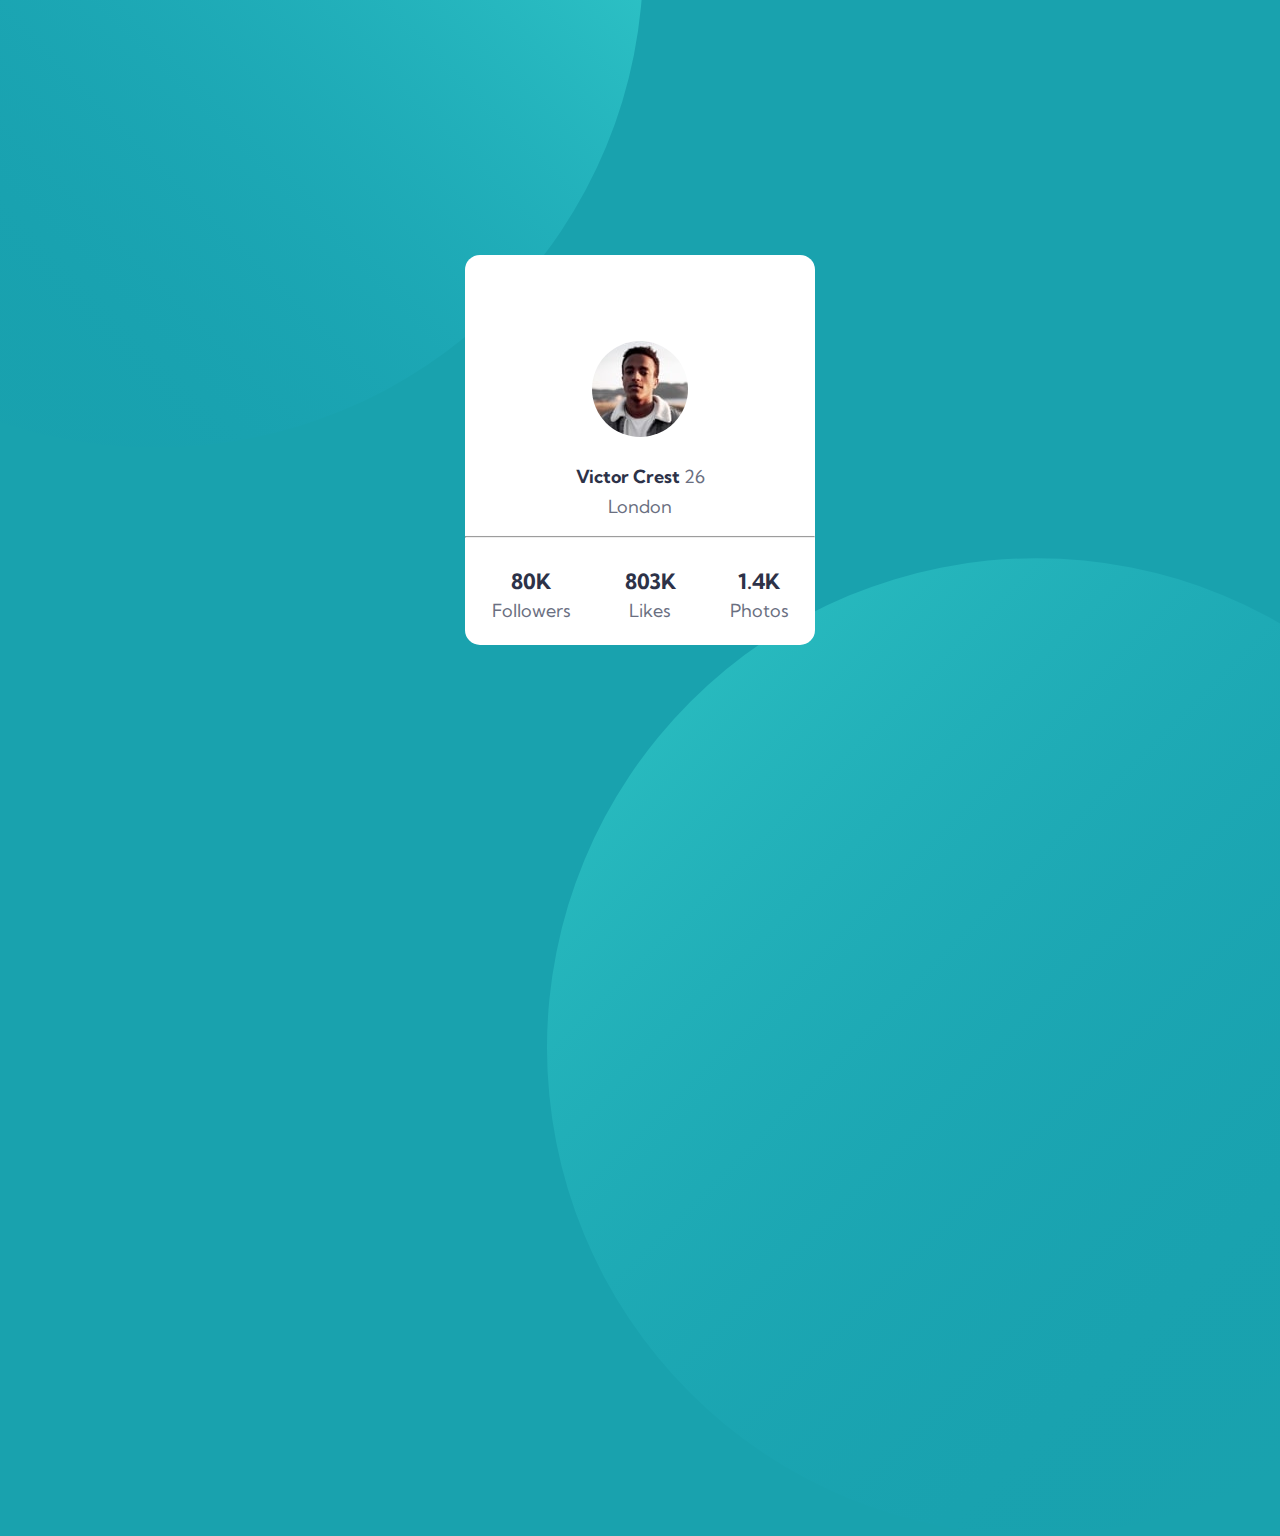
==== commit 2d9cb58a: "Update index.html" ====
--- a/index.html
+++ b/index.html
@@ -22,7 +22,7 @@
       <svg class="bg-img" width="350" height="140" xmlns="http://www.w3.org/2000/svg" xmlns:xlink="http://www.w3.org/1999/xlink"><defs><linearGradient x1="50%" y1=".779%" x2="50%" y2="100%" id="c"><stop stop-color="#0989B4" stop-opacity="0" offset="0%"/><stop stop-color="#53FFEE" offset="99.94%"/></linearGradient><linearGradient x1="50%" y1=".779%" x2="50%" y2="100%" id="d"><stop stop-color="#0989B4" stop-opacity="0" offset="0%"/><stop stop-color="#53FFEE" offset="99.94%"/></linearGradient><path id="a" d="M0 0h350v140H0z"/></defs><g fill="none" fill-rule="evenodd"><mask id="b" fill="#fff"><use xlink:href="#a"/></mask><use fill="#41CBD3" xlink:href="#a"/><g mask="url(#b)" opacity=".5"><g transform="translate(-11 -4)"><ellipse fill="url(#c)" transform="rotate(90 60.479 14.8)" cx="60.479" cy="14.8" rx="14.8" ry="14.834"/><ellipse fill="url(#d)" transform="rotate(180 14.834 14.8)" cx="14.834" cy="14.8" rx="14.834" ry="14.8"/><ellipse fill="url(#d)" cx="151.767" cy="14.8" rx="14.834" ry="14.8"/><ellipse fill="url(#c)" transform="rotate(-90 106.123 14.8)" cx="106.123" cy="14.8" rx="14.8" ry="14.834"/><ellipse fill="url(#c)" transform="rotate(90 243.055 14.8)" cx="243.055" cy="14.8" rx="14.8" ry="14.834"/><ellipse fill="url(#d)" transform="rotate(180 197.411 14.8)" cx="197.411" cy="14.8" rx="14.834" ry="14.8"/><ellipse fill="url(#d)" cx="334.344" cy="14.8" rx="14.834" ry="14.8"/><ellipse fill="url(#c)" transform="rotate(-90 288.7 14.8)" cx="288.699" cy="14.8" rx="14.8" ry="14.834"/></g><g transform="translate(-11 91.63)"><ellipse fill="url(#c)" transform="rotate(90 60.479 14.8)" cx="60.479" cy="14.8" rx="14.8" ry="14.834"/><ellipse fill="url(#d)" transform="rotate(180 14.834 14.8)" cx="14.834" cy="14.8" rx="14.834" ry="14.8"/><ellipse fill="url(#d)" cx="151.767" cy="14.8" rx="14.834" ry="14.8"/><ellipse fill="url(#c)" transform="rotate(-90 106.123 14.8)" cx="106.123" cy="14.8" rx="14.8" ry="14.834"/><ellipse fill="url(#c)" transform="rotate(90 243.055 14.8)" cx="243.055" cy="14.8" rx="14.8" ry="14.834"/><ellipse fill="url(#d)" transform="rotate(180 197.411 14.8)" cx="197.411" cy="14.8" rx="14.834" ry="14.8"/><ellipse fill="url(#d)" cx="334.344" cy="14.8" rx="14.834" ry="14.8"/><ellipse fill="url(#c)" transform="rotate(-90 288.7 14.8)" cx="288.699" cy="14.8" rx="14.8" ry="14.834"/></g><g transform="translate(-11 43.815)"><ellipse fill="url(#c)" transform="rotate(-90 60.479 14.8)" cx="60.479" cy="14.8" rx="14.8" ry="14.834"/><ellipse fill="url(#d)" cx="14.834" cy="14.8" rx="14.834" ry="14.8"/><ellipse fill="url(#d)" cx="151.767" cy="14.8" rx="14.834" ry="14.8"/><ellipse fill="url(#c)" transform="rotate(90 106.123 14.8)" cx="106.123" cy="14.8" rx="14.8" ry="14.834"/><ellipse fill="url(#c)" transform="rotate(-90 243.055 14.8)" cx="243.055" cy="14.8" rx="14.8" ry="14.834"/><ellipse fill="url(#d)" cx="197.411" cy="14.8" rx="14.834" ry="14.8"/><ellipse fill="url(#d)" cx="334.344" cy="14.8" rx="14.834" ry="14.8"/><ellipse fill="url(#c)" transform="rotate(90 288.7 14.8)" cx="288.699" cy="14.8" rx="14.8" ry="14.834"/></g><g transform="translate(11.822 18.77)"><ellipse fill="url(#c)" transform="rotate(90 60.479 14.8)" cx="60.479" cy="14.8" rx="14.8" ry="14.834"/><ellipse fill="url(#d)" transform="rotate(180 14.834 14.8)" cx="14.834" cy="14.8" rx="14.834" ry="14.8"/><ellipse fill="url(#d)" cx="151.767" cy="14.8" rx="14.834" ry="14.8"/><ellipse fill="url(#c)" transform="rotate(-90 106.123 14.8)" cx="106.123" cy="14.8" rx="14.8" ry="14.834"/><ellipse fill="url(#c)" transform="rotate(90 243.055 14.8)" cx="243.055" cy="14.8" rx="14.8" ry="14.834"/><ellipse fill="url(#d)" transform="rotate(180 197.411 14.8)" cx="197.411" cy="14.8" rx="14.834" ry="14.8"/><ellipse fill="url(#d)" cx="334.344" cy="14.8" rx="14.834" ry="14.8"/><ellipse fill="url(#c)" transform="rotate(-90 288.7 14.8)" cx="288.699" cy="14.8" rx="14.8" ry="14.834"/></g><g transform="translate(11.822 114.4)"><ellipse fill="url(#c)" transform="rotate(90 60.479 14.8)" cx="60.479" cy="14.8" rx="14.8" ry="14.834"/><ellipse fill="url(#d)" transform="rotate(180 14.834 14.8)" cx="14.834" cy="14.8" rx="14.834" ry="14.8"/><ellipse fill="url(#d)" cx="151.767" cy="14.8" rx="14.834" ry="14.8"/><ellipse fill="url(#c)" transform="rotate(-90 106.123 14.8)" cx="106.123" cy="14.8" rx="14.8" ry="14.834"/><ellipse fill="url(#c)" transform="rotate(90 243.055 14.8)" cx="243.055" cy="14.8" rx="14.8" ry="14.834"/><ellipse fill="url(#d)" transform="rotate(180 197.411 14.8)" cx="197.411" cy="14.8" rx="14.834" ry="14.8"/><ellipse fill="url(#d)" cx="334.344" cy="14.8" rx="14.834" ry="14.8"/><ellipse fill="url(#c)" transform="rotate(-90 288.7 14.8)" cx="288.699" cy="14.8" rx="14.8" ry="14.834"/></g><g transform="translate(11.822 66.585)"><ellipse fill="url(#c)" transform="rotate(-90 60.479 14.8)" cx="60.479" cy="14.8" rx="14.8" ry="14.834"/><ellipse fill="url(#d)" cx="14.834" cy="14.8" rx="14.834" ry="14.8"/><ellipse fill="url(#d)" cx="151.767" cy="14.8" rx="14.834" ry="14.8"/><ellipse fill="url(#c)" transform="rotate(90 106.123 14.8)" cx="106.123" cy="14.8" rx="14.8" ry="14.834"/><ellipse fill="url(#c)" transform="rotate(-90 243.055 14.8)" cx="243.055" cy="14.8" rx="14.8" ry="14.834"/><ellipse fill="url(#d)" cx="197.411" cy="14.8" rx="14.834" ry="14.8"/><ellipse fill="url(#d)" cx="334.344" cy="14.8" rx="14.834" ry="14.8"/><ellipse fill="url(#c)" transform="rotate(90 288.7 14.8)" cx="288.699" cy="14.8" rx="14.8" ry="14.834"/></g></g></g></svg>
     </div>
     <div class="mid">
-      <img class="profile-img" src="https://github.com/hrithik4201/FRM/blob/main/image-victor.jpg" alt="Victor's Profile Picture">
+      <img class="profile-img" src="image-victor.jpg" alt="Victor's Profile Picture">
       <p class="name"><b>Victor Crest</b><span class="age"> 26</span></p>
       <p class="place">London</p>
     </div>
